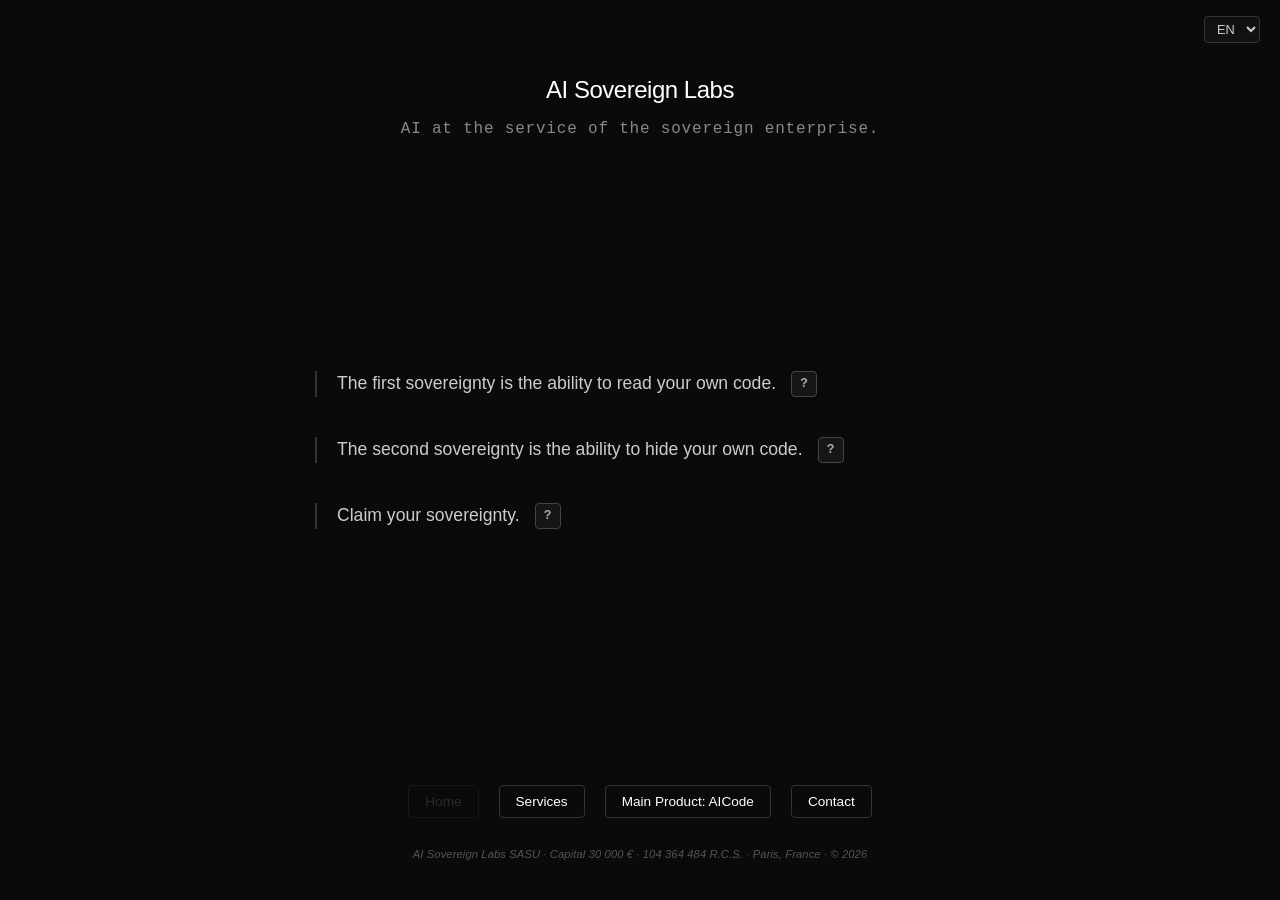
==== index.html @ f83938eb "Enhance accessibility and improve help button structure Updated language selection element for acces" ====
<!doctype html>
<html lang="en">
  <head>
    <meta charset="UTF-8" />
    <meta name="viewport" content="width=device-width, initial-scale=1.0" />
    <link
      rel="icon"
      href="data:image/svg+xml,<svg xmlns=%22http://www.w3.org/2000/svg%22 viewBox=%220 0 100 100%22><text y=%22.9em%22 font-size=%2290%22>🛡️</text></svg>"
    />
    <title>AI Sovereign Labs</title>
    <meta
      name="description"
      content="AI Sovereign Labs: Artificial Intelligence at the service of the sovereign enterprise. Master your code, protect your intellectual property."
    />

    <meta property="og:type" content="website" />
    <meta property="og:url" content="https://aisovereignlabs.ai/" />
    <meta
      property="og:title"
      content="AI Sovereign Labs | Sovereign Artificial Intelligence"
    />
    <meta
      property="og:description"
      content="The first sovereignty is the ability to read your own code. Discover our AI approach centered on control, auditability, and privacy."
    />
    <meta
      property="og:image"
      content="https://aisovereignlabs.ai/docs/sovereign-og.jpg"
    />
    <meta property="twitter:card" content="summary_large_image" />
    <meta property="twitter:url" content="https://aisovereignlabs.ai/" />
    <meta
      property="twitter:title"
      content="AI Sovereign Labs | Sovereign Artificial Intelligence"
    />
    <meta
      property="twitter:description"
      content="AI at the service of the sovereign enterprise. Reclaim control over your software infrastructure and proprietary logic."
    />
    <meta
      property="twitter:image"
      content="https://aisovereignlabs.ai/docs/sovereign-og.jpg"
    />

    <link rel="stylesheet" href="/assets/common.css" />
    <link rel="stylesheet" href="/index.css" />
    <script defer src="/assets/common.js"></script>
    <script defer src="/index.js"></script>
  </head>
  <body>
    <div class="lang-switcher">
      <select onchange="switchLang(this)" aria-label="Language selection">
        <option value="en" selected>EN</option>
        <option value="fr">FR</option>
      </select>
    </div>

    <header>
      <h1>AI Sovereign Labs</h1>
      <p class="slogan">AI at the service of the sovereign enterprise.</p>
    </header>

    <main>
      <div class="bullets-container">
        <div class="bullet-item">
          <div class="bullet-header">
            The first sovereignty is the ability to read your own code.
            <button type="button" class="help-btn" onclick="toggleHelp('exp1')">
              ?
            </button>
          </div>
          <div id="exp1" class="explanation">
            AI shouldn't be a black box. If you cannot audit, understand, and
            verify the code generated for your infrastructure, you have
            surrendered intellectual control to the model provider.
          </div>
        </div>

        <div class="bullet-item">
          <div class="bullet-header">
            The second sovereignty is the ability to hide your own code.
            <button type="button" class="help-btn" onclick="toggleHelp('exp2')">
              ?
            </button>
          </div>
          <div id="exp2" class="explanation">
            Your IP is your fortress. True sovereignty means processing your
            logic locally or in private environments, ensuring your proprietary
            source code never trains a third-party model.
          </div>
        </div>

        <div class="bullet-item">
          <div class="bullet-header">
            Claim your sovereignty.
            <button type="button" class="help-btn" onclick="toggleHelp('exp3')">
              ?
            </button>
          </div>
          <div id="exp3" class="explanation">
            Sovereignty is not a constraint, it is the ultimate leverage. By
            owning your intelligence and your infrastructure, you eliminate
            dependency and transform your software into an impregnable strategic
            asset.
          </div>
        </div>
      </div>
    </main>

    <footer>
      <nav>
        <a href="." class="disabled">Home</a>
        <a href="./services">Services</a>
        <a href="https://ai-code.ai">Main Product: AICode</a>
        <a id="contact-link" href="javascript:openContactEmail()">Contact</a>
      </nav>
      <div class="legal">
        AI Sovereign Labs SASU · Capital 30 000 € · 104 364 484 R.C.S. · Paris,
        France · © 2026
      </div>
    </footer>
  </body>
</html>
---- assets/common.css ----
/* ========== RESET & BASE ========== */
body {
  background-color: #0a0a0a;
  color: #e5e5e5;
  font-family:
    -apple-system, BlinkMacSystemFont, "Segoe UI", Roboto, Helvetica, Arial,
    sans-serif;
  margin: 0;
  display: flex;
  flex-direction: column;
  min-height: 100vh;
  text-rendering: optimizeLegibility;
  overflow-x: hidden;
  overflow-y: auto;
  position: relative;
}

/* ========== LAYOUT ========== */
header {
  padding-top: 60px;
  text-align: center;
}

main {
  flex: 1;
  display: flex;
  justify-content: center;
  align-items: center;
}

footer {
  padding-bottom: 40px;
  text-align: center;
}

/* ========== TYPOGRAPHY ========== */
h1 {
  font-size: 1.5rem;
  font-weight: 500;
  letter-spacing: -0.02em;
  margin-bottom: 0.5rem;
  color: #ffffff;
}

.slogan {
  font-family: "Courier New", Courier, monospace;
  font-size: 1rem;
  color: #888;
  letter-spacing: 0.05em;
}

/* ========== NAVIGATION ========== */
nav {
  display: flex;
  justify-content: center;
  align-items: center;
  gap: 20px;
  margin-bottom: 30px;
}

a {
  color: #ffffff;
  text-decoration: none;
  font-size: 0.85rem;
  border: 1px solid #333;
  padding: 8px 16px;
  border-radius: 4px;
  transition: all 0.2s ease;
  cursor: pointer;
}

a.disabled {
  color: #444;
  border-color: #222;
  cursor: default;
  pointer-events: none;
  opacity: 0.6;
}

a:not(.disabled):hover {
  color: #ffffff;
  border-color: #ffffff;
  background-color: #222;
}

/* ========== FOOTER ========== */
.legal {
  font-size: 0.7rem;
  color: #555;
  font-style: italic;
  letter-spacing: 0.01em;
}

/* ========== LANG SWITCHER ========== */
.lang-switcher {
  position: absolute;
  top: 16px;
  right: 20px;
  z-index: 100;
}

.lang-switcher select {
  background: #111;
  color: #ccc;
  border: 1px solid #333;
  padding: 4px 8px;
  font-size: 0.8rem;
  border-radius: 4px;
  cursor: pointer;
}

.lang-switcher select:hover {
  border-color: #fff;
  color: #fff;
}

/* ========== RESPONSIVE ========== */
@media (max-width: 600px) {
  header {
    padding-top: 30px;
  }
  footer {
    padding-bottom: 30px;
  }
  nav {
    flex-direction: column;
    gap: 10px;
  }
}
---- index.css ----
/* ========== BULLETS ========== */
.bullets-container {
  max-width: 650px;
  width: 90%;
  list-style: none;
  padding: 0;
}

.bullet-item {
  margin-bottom: 2.5rem;
  cursor: default;
}

.bullet-header {
  display: flex;
  align-items: center;
  font-size: 1.1rem;
  color: #ccc;
  border-left: 2px solid #333;
  padding-left: 20px;
  transition: all 0.3s ease;
  line-height: 1.2;
}

.bullet-item:hover .bullet-header {
  border-left-color: #ffffff;
  color: #ffffff;
}

/* ========== HELP BUTTON ========== */
.help-btn {
  display: inline-flex;
  justify-content: center;
  align-items: center;
  margin-left: 15px;
  font-family: "Courier New", Courier, monospace;
  font-size: 0.8rem;
  font-weight: bold;
  color: #aaa;
  cursor: pointer;
  border: 1px solid #444;
  padding: 0;
  width: 26px;
  height: 26px;
  border-radius: 4px;
  user-select: none;
  transition: all 0.2s ease-in-out;
  background: rgba(255, 255, 255, 0.05);
  flex-shrink: 0;
}

.help-btn:hover {
  color: #ffffff;
  border-color: #ffffff;
  background-color: #222;
}

/* ========== EXPLANATION ========== */
.explanation {
  max-height: 0;
  overflow: hidden;
  font-size: 1rem;
  color: #999;
  padding-left: 22px;
  margin-top: 0;
  line-height: 1.6;
  max-width: 580px;
  transition:
    max-height 0.4s cubic-bezier(0.4, 0, 0.2, 1),
    margin-top 0.4s;
  opacity: 0;
}

.explanation.visible {
  max-height: 250px;
  margin-top: 15px;
  opacity: 1;
}

/* ========== RESPONSIVE ========== */
@media (max-width: 600px) {
  .bullet-header {
    font-size: 1rem;
  }
}
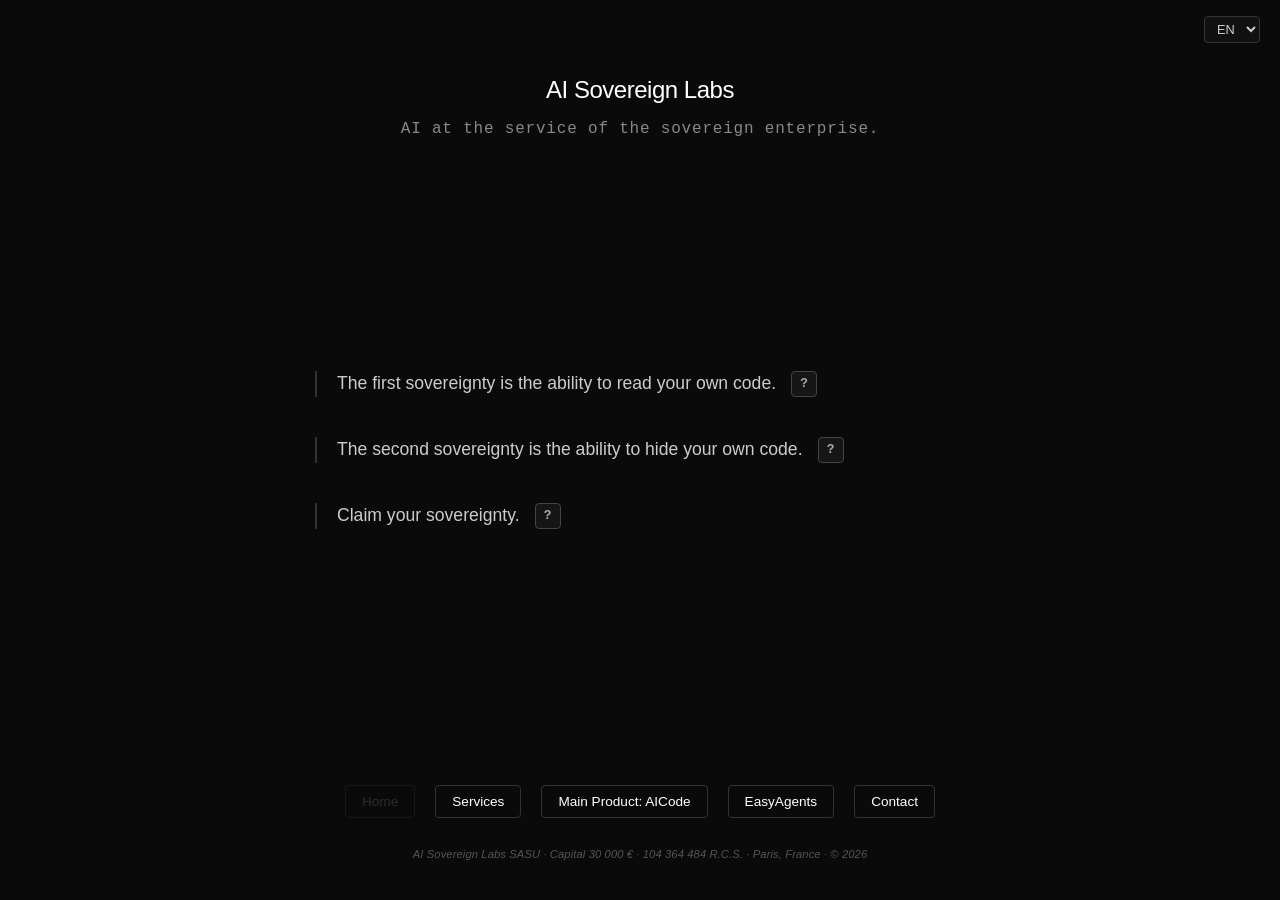
==== commit 881e6e06: "Add files via upload" ====
--- a/index.html
+++ b/index.html
@@ -112,6 +112,7 @@
         <a href="." class="disabled">Home</a>
         <a href="./services">Services</a>
         <a href="https://ai-code.ai">Main Product: AICode</a>
+        <a href="https://easy-agents.ai">EasyAgents</a>
         <a id="contact-link" href="javascript:openContactEmail()">Contact</a>
       </nav>
       <div class="legal">
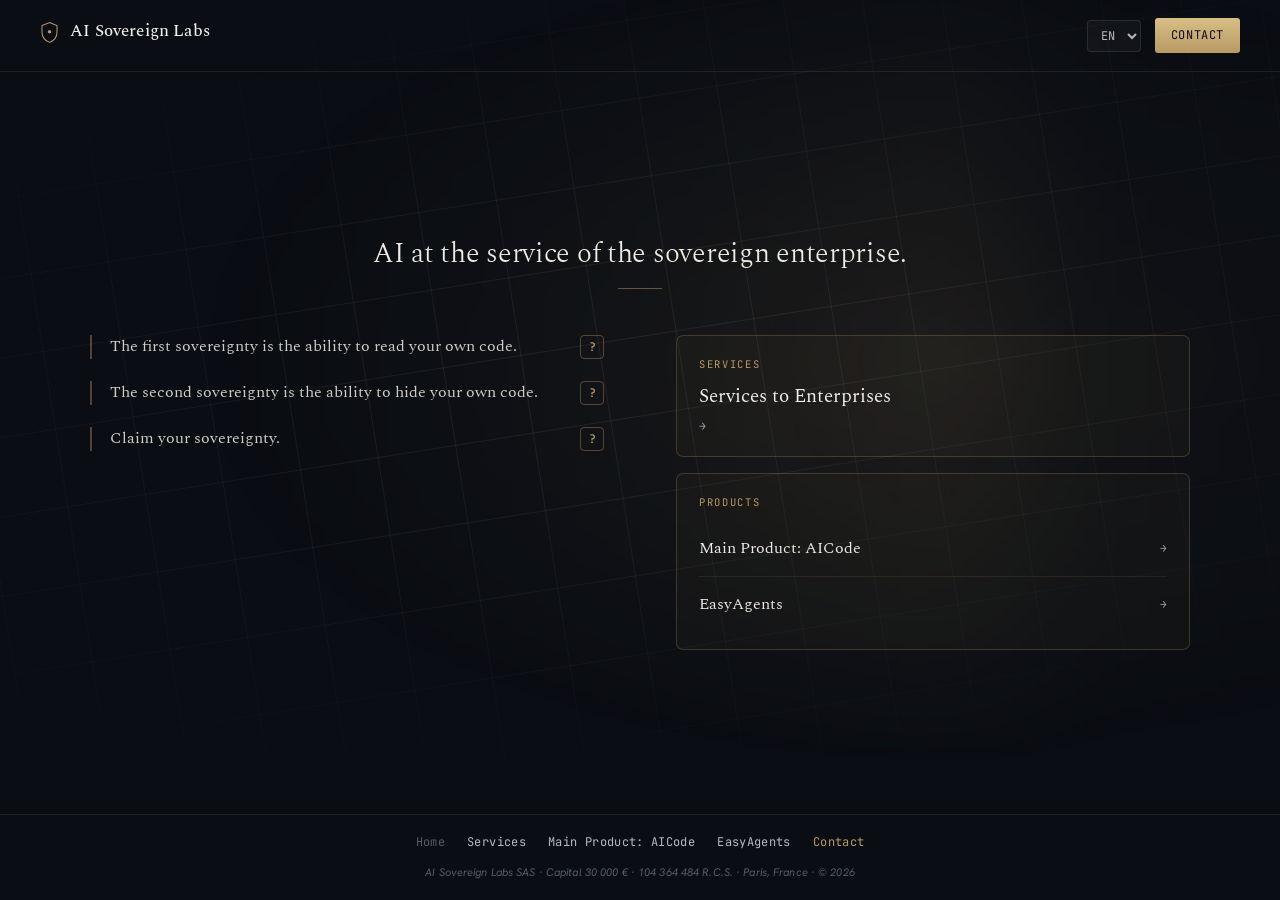
==== commit 70ae6d90: "Add files via upload" ====
--- a/index.html
+++ b/index.html
@@ -13,13 +13,14 @@
       content="AI Sovereign Labs: Artificial Intelligence at the service of the sovereign enterprise. Master your code, protect your intellectual property."
     />
 
+    <!-- Social URLs stay bound to the English homepage in the source HTML. -->
     <meta property="og:type" content="website" />
     <meta property="og:url" content="https://aisovereignlabs.ai/" />
     <meta
       property="og:title"
       content="AI Sovereign Labs | Sovereign Artificial Intelligence"
     />
-    <meta
+    <meta 
       property="og:description"
       content="The first sovereignty is the ability to read your own code. Discover our AI approach centered on control, auditability, and privacy."
     />
@@ -42,66 +43,138 @@
       content="https://aisovereignlabs.ai/docs/sovereign-og.jpg"
     />
 
+    <link rel="preconnect" href="https://fonts.googleapis.com" />
+    <link rel="preconnect" href="https://fonts.gstatic.com" crossorigin />
+    <link
+      rel="stylesheet"
+      href="https://fonts.googleapis.com/css2?family=Spectral:ital,wght@0,300;0,400;0,500;1,400&family=Hanken+Grotesk:wght@400;500;600&family=JetBrains+Mono:wght@400;500&display=swap"
+    />
     <link rel="stylesheet" href="/assets/common.css" />
     <link rel="stylesheet" href="/index.css" />
     <script defer src="/assets/common.js"></script>
     <script defer src="/index.js"></script>
   </head>
+
   <body>
-    <div class="lang-switcher">
-      <select onchange="switchLang(this)" aria-label="Language selection">
-        <option value="en" selected>EN</option>
-        <option value="fr">FR</option>
-      </select>
-    </div>
-
-    <header>
-      <h1>AI Sovereign Labs</h1>
-      <p class="slogan">AI at the service of the sovereign enterprise.</p>
+    <!-- Animated tilted grid (motion handled in common.js) -->
+    <div class="bg-grid"><div></div></div>
+    <div class="bg-sheen"></div>
+
+    <!-- Top bar: brand links to the site root, language combo + contact -->
+    <header class="topbar">
+      <h1 class="brand">
+        <a href="/" aria-label="AI Sovereign Labs home">
+          <svg viewBox="0 0 24 28" fill="none" aria-hidden="true">
+            <path
+              d="M12 1.5 21.5 5.2v8.1c0 6.3-4.1 11-9.5 13.2C6.6 24.3 2.5 19.6 2.5 13.3V5.2L12 1.5Z"
+              stroke="#b89a64"
+              stroke-width="1.3"
+            ></path>
+            <circle cx="12" cy="13" r="2.2" fill="#b89a64"></circle>
+          </svg>
+          AI Sovereign Labs
+        </a>
+      </h1>
+
+      <div class="topbar-right">
+        <div class="lang-switcher">
+          <select onchange="switchLang(this)" aria-label="Language selection">
+            <option value="en" selected>EN</option>
+            <option value="fr">FR</option>
+          </select>
+        </div>
+        <a
+          class="btn-contact contact-link"
+          href="javascript:openContactEmail()"
+          >Contact</a
+        >
+      </div>
     </header>
 
     <main>
-      <div class="bullets-container">
-        <div class="bullet-item">
-          <div class="bullet-header">
-            The first sovereignty is the ability to read your own code.
-            <button type="button" class="help-btn" onclick="toggleHelp('exp1')">
-              ?
-            </button>
-          </div>
-          <div id="exp1" class="explanation">
-            AI shouldn't be a black box. If you cannot audit, understand, and
-            verify the code generated for your infrastructure, you have
-            surrendered intellectual control to the model provider.
+      <div class="hero">
+        <p class="slogan">AI at the service of the sovereign enterprise.</p>
+        <div class="hero-rule"></div>
+      </div>
+
+      <div class="cols">
+        <!-- Left: the sovereignty manifesto (click a row to reveal the detail) -->
+        <div class="manifesto bullets-container">
+          <div class="bullet-item">
+            <div class="bullet-header">
+              The first sovereignty is the ability to read your own code.
+              <button
+                type="button"
+                class="help-btn"
+                data-exp-btn="exp1" tabindex="-1"
+              >
+                ?
+              </button>
+            </div>
+            <div id="exp1" class="explanation">
+              AI shouldn't be a black box. If you cannot audit, understand, and
+              verify the code generated for your infrastructure, you have
+              surrendered intellectual control to the model provider.
+            </div>
+          </div>
+
+          <div class="bullet-item">
+            <div class="bullet-header">
+              The second sovereignty is the ability to hide your own code.
+              <button
+                type="button"
+                class="help-btn"
+                data-exp-btn="exp2" tabindex="-1"
+              >
+                ?
+              </button>
+            </div>
+            <div id="exp2" class="explanation">
+              Your IP is your fortress. True sovereignty means processing your
+              logic locally or in private environments, ensuring your
+              proprietary source code never trains a third-party model.
+            </div>
+          </div>
+
+          <div class="bullet-item">
+            <div class="bullet-header">
+              Claim your sovereignty.
+              <button
+                type="button"
+                class="help-btn"
+                data-exp-btn="exp3" tabindex="-1"
+              >
+                ?
+              </button>
+            </div>
+            <div id="exp3" class="explanation">
+              Sovereignty is not a constraint, it is the ultimate leverage. By
+              owning your intelligence and your infrastructure, you eliminate
+              dependency and transform your software into an impregnable
+              strategic asset.
+            </div>
           </div>
         </div>
 
-        <div class="bullet-item">
-          <div class="bullet-header">
-            The second sovereignty is the ability to hide your own code.
-            <button type="button" class="help-btn" onclick="toggleHelp('exp2')">
-              ?
-            </button>
-          </div>
-          <div id="exp2" class="explanation">
-            Your IP is your fortress. True sovereignty means processing your
-            logic locally or in private environments, ensuring your proprietary
-            source code never trains a third-party model.
-          </div>
-        </div>
-
-        <div class="bullet-item">
-          <div class="bullet-header">
-            Claim your sovereignty.
-            <button type="button" class="help-btn" onclick="toggleHelp('exp3')">
-              ?
-            </button>
-          </div>
-          <div id="exp3" class="explanation">
-            Sovereignty is not a constraint, it is the ultimate leverage. By
-            owning your intelligence and your infrastructure, you eliminate
-            dependency and transform your software into an impregnable strategic
-            asset.
+        <!-- Right: the two things that matter most — Services and Products -->
+        <div class="offer">
+          <a class="offer-card" href="/services">
+            <div class="offer-kicker">Services</div>
+            <div class="offer-title">Services to Enterprises</div>
+            <div class="offer-sub">→</div>
+          </a>
+
+          <div class="offer-card offer-products">
+            <div class="offer-kicker">Products</div>
+            <a class="product-row" href="https://ai-code.ai" target="_blank" rel="noopener">
+              <span class="pr-name">Main Product: AICode</span>
+              <span class="pr-arrow">→</span>
+            </a>
+            <div class="product-divider"></div>
+            <a class="product-row" href="https://easy-agents.ai" target="_blank" rel="noopener">
+              <span class="pr-name">EasyAgents</span>
+              <span class="pr-arrow">→</span>
+            </a>
           </div>
         </div>
       </div>
@@ -111,12 +184,17 @@
       <nav>
         <a href="." class="disabled">Home</a>
         <a href="./services">Services</a>
-        <a href="https://ai-code.ai">Main Product: AICode</a>
-        <a href="https://easy-agents.ai">EasyAgents</a>
-        <a id="contact-link" href="javascript:openContactEmail()">Contact</a>
+        <a href="https://ai-code.ai" target="_blank" rel="noopener">Main Product: AICode</a>
+        <a href="https://easy-agents.ai" target="_blank" rel="noopener">EasyAgents</a>
+        <a
+          id="contact-link"
+          class="contact-link"
+          href="javascript:openContactEmail()"
+          >Contact</a
+        >
       </nav>
       <div class="legal">
-        AI Sovereign Labs SASU · Capital 30 000 € · 104 364 484 R.C.S. · Paris,
+        AI Sovereign Labs SAS · Capital 30 000 € · 104 364 484 R.C.S. · Paris,
         France · © 2026
       </div>
     </footer>
--- a/assets/common.css
+++ b/assets/common.css
@@ -1,129 +1,307 @@
+/* =====================================================================
+   AI Sovereign Labs — common.css
+   Visual system: ink navy (#0a0d13) + champagne gold (#b89a64)
+   Type: Spectral (serif display) · Hanken Grotesk (UI) · JetBrains Mono (labels)
+   The tilted background grid is animated by common.js (requestAnimationFrame).
+   ===================================================================== */
+
 /* ========== RESET & BASE ========== */
+*,
+*::before,
+*::after {
+  box-sizing: border-box;
+}
+
+html {
+  scroll-behavior: smooth;
+}
+
+:root {
+  --bg: #0a0d13;
+  --gold: #b89a64;
+  --gold-soft: #d8be86;
+  --gold-bright: #d2b878;
+  --line: rgba(184, 154, 100, 0.14);
+  --border: rgba(255, 255, 255, 0.08);
+  --text: #e7e6e1;
+  --text-dim: #9a9ea8;
+  --text-muted: #565b66;
+}
+
 body {
-  background-color: #0a0a0a;
-  color: #e5e5e5;
-  font-family:
-    -apple-system, BlinkMacSystemFont, "Segoe UI", Roboto, Helvetica, Arial,
-    sans-serif;
   margin: 0;
+  background: var(--bg);
+  color: var(--text);
+  font-family: "Hanken Grotesk", sans-serif;
+  font-weight: 400;
+  line-height: 1.6;
+  min-height: 100vh;
   display: flex;
   flex-direction: column;
-  min-height: 100vh;
+  position: relative;
+  overflow-x: hidden;
   text-rendering: optimizeLegibility;
-  overflow-x: hidden;
-  overflow-y: auto;
+}
+
+::selection {
+  background: rgba(184, 154, 100, 0.22);
+}
+
+a {
+  color: inherit;
+  text-decoration: none;
+}
+
+/* ========== ANIMATED BACKGROUND GRID (driven by common.js) ========== */
+.bg-grid {
+  position: fixed;
+  top: -8%;
+  left: -30%;
+  width: 160%;
+  height: 96%;
+  z-index: 0;
+  pointer-events: none;
+  transform: rotate(-9deg);
+  transform-origin: center;
+  -webkit-mask-image: radial-gradient(
+    ellipse 60% 62% at 50% 50%,
+    #000,
+    transparent 78%
+  );
+  mask-image: radial-gradient(ellipse 60% 62% at 50% 50%, #000, transparent 78%);
+}
+
+.bg-grid > div {
+  position: absolute;
+  inset: -12%;
+  background-image:
+    linear-gradient(rgba(255, 255, 255, 0.075) 1px, transparent 1px),
+    linear-gradient(90deg, rgba(255, 255, 255, 0.075) 1px, transparent 1px);
+  background-size: 72px 72px;
+}
+
+.bg-sheen {
+  position: fixed;
+  top: -8%;
+  left: -30%;
+  width: 160%;
+  height: 96%;
+  z-index: 0;
+  pointer-events: none;
+  background: linear-gradient(
+    90deg,
+    transparent 0%,
+    rgba(184, 154, 100, 0.2) 48%,
+    rgba(184, 154, 100, 0.08) 56%,
+    transparent 100%
+  );
+  filter: blur(30px);
+  -webkit-mask-image: radial-gradient(
+    ellipse 58% 64% at 50% 50%,
+    rgba(0, 0, 0, 0.8),
+    transparent 76%
+  );
+  mask-image: radial-gradient(
+    ellipse 58% 64% at 50% 50%,
+    rgba(0, 0, 0, 0.8),
+    transparent 76%
+  );
+}
+
+/* ========== TOP BAR ========== */
+.topbar {
   position: relative;
-}
-
-/* ========== LAYOUT ========== */
-header {
-  padding-top: 60px;
-  text-align: center;
-}
-
-main {
-  flex: 1;
-  display: flex;
-  justify-content: center;
+  z-index: 2;
+  flex-shrink: 0;
+  display: flex;
   align-items: center;
-}
-
-footer {
-  padding-bottom: 40px;
-  text-align: center;
-}
-
-/* ========== TYPOGRAPHY ========== */
-h1 {
-  font-size: 1.5rem;
+  justify-content: space-between;
+  padding: 18px 40px;
+  border-bottom: 1px solid var(--line);
+}
+
+.brand {
+  margin: 0;
+  font-family: "Spectral", serif;
   font-weight: 500;
-  letter-spacing: -0.02em;
-  margin-bottom: 0.5rem;
-  color: #ffffff;
-}
-
-.slogan {
-  font-family: "Courier New", Courier, monospace;
-  font-size: 1rem;
-  color: #888;
-  letter-spacing: 0.05em;
-}
-
-/* ========== NAVIGATION ========== */
-nav {
-  display: flex;
-  justify-content: center;
+  font-size: 17px;
+  letter-spacing: 0.01em;
+  color: #f1efe9;
+}
+
+.brand a {
+  display: inline-flex;
   align-items: center;
-  gap: 20px;
-  margin-bottom: 30px;
-}
-
-a {
-  color: #ffffff;
-  text-decoration: none;
-  font-size: 0.85rem;
-  border: 1px solid #333;
-  padding: 8px 16px;
-  border-radius: 4px;
-  transition: all 0.2s ease;
-  cursor: pointer;
-}
-
-a.disabled {
-  color: #444;
-  border-color: #222;
-  cursor: default;
-  pointer-events: none;
-  opacity: 0.6;
-}
-
-a:not(.disabled):hover {
-  color: #ffffff;
-  border-color: #ffffff;
-  background-color: #222;
-}
-
-/* ========== FOOTER ========== */
-.legal {
-  font-size: 0.7rem;
-  color: #555;
-  font-style: italic;
-  letter-spacing: 0.01em;
-}
-
-/* ========== LANG SWITCHER ========== */
-.lang-switcher {
-  position: absolute;
-  top: 16px;
-  right: 20px;
-  z-index: 100;
-}
-
+  gap: 11px;
+}
+
+.brand svg {
+  width: 19px;
+  height: 23px;
+  flex-shrink: 0;
+}
+
+.topbar-right {
+  display: flex;
+  align-items: center;
+  gap: 14px;
+}
+
+/* ========== LANGUAGE SWITCHER ========== */
 .lang-switcher select {
-  background: #111;
-  color: #ccc;
-  border: 1px solid #333;
-  padding: 4px 8px;
-  font-size: 0.8rem;
+  background: rgba(255, 255, 255, 0.03);
+  color: #b6b8bf;
+  border: 1px solid rgba(255, 255, 255, 0.1);
+  padding: 6px 9px;
+  font-family: "JetBrains Mono", monospace;
+  font-size: 12px;
   border-radius: 4px;
   cursor: pointer;
+  transition: all 0.2s ease;
 }
 
 .lang-switcher select:hover {
-  border-color: #fff;
-  color: #fff;
+  border-color: var(--gold);
+  color: var(--text);
+}
+
+.lang-switcher select option {
+  background: #0f1219;
+  color: var(--text);
+}
+
+/* ========== CONTACT BUTTON ========== */
+.btn-contact {
+  font-family: "JetBrains Mono", monospace;
+  font-size: 12px;
+  letter-spacing: 0.05em;
+  text-transform: uppercase;
+  color: #0a0d13;
+  background: linear-gradient(180deg, var(--gold-soft), var(--gold));
+  padding: 8px 16px;
+  border-radius: 3px;
+  white-space: nowrap;
+  transition: filter 0.2s ease;
+}
+
+.btn-contact:hover {
+  filter: brightness(1.07);
+}
+
+/* ========== HERO ========== */
+.hero {
+  text-align: center;
+}
+
+.slogan {
+  font-family: "Spectral", serif;
+  font-weight: 300;
+  font-size: clamp(20px, 2.4vw, 28px);
+  line-height: 1.2;
+  letter-spacing: -0.01em;
+  color: #efece4;
+  margin: 0;
+}
+
+.hero-rule {
+  width: 44px;
+  height: 1px;
+  background: rgba(184, 154, 100, 0.5);
+  margin: 18px auto 0;
+}
+
+/* ========== MAIN ========== */
+main {
+  position: relative;
+  z-index: 2;
+  flex: 1;
+  min-height: 0;
+  display: flex;
+  flex-direction: column;
+  justify-content: center;
+  width: 100%;
+  max-width: 1180px;
+  margin: 0 auto;
+  padding: 28px 40px;
+}
+
+/* ========== FOOTER ========== */
+footer {
+  position: relative;
+  z-index: 2;
+  flex-shrink: 0;
+  border-top: 1px solid var(--line);
+  padding: 18px 40px;
+  text-align: center;
+}
+
+footer nav {
+  display: flex;
+  flex-wrap: wrap;
+  align-items: center;
+  gap: 8px 22px;
+  justify-content: center;
+}
+
+footer nav a {
+  font-family: "JetBrains Mono", monospace;
+  font-size: 12px;
+  letter-spacing: 0.03em;
+  color: #b6bac3;
+  transition: color 0.2s ease;
+}
+
+footer nav a:hover {
+  color: var(--gold);
+}
+
+footer nav a.disabled {
+  color: var(--text-muted);
+  pointer-events: none;
+}
+
+footer nav a.contact-link {
+  color: var(--gold);
+}
+
+.legal {
+  font-size: 11px;
+  font-style: italic;
+  color: var(--text-muted);
+  margin-top: 12px;
+  letter-spacing: 0.01em;
 }
 
 /* ========== RESPONSIVE ========== */
-@media (max-width: 600px) {
-  header {
-    padding-top: 30px;
-  }
+@media (max-width: 760px) {
+  body {
+    height: auto;
+  }
+
+  .topbar {
+    padding: 16px 20px;
+  }
+
+  main {
+    padding: 26px 20px;
+  }
+
   footer {
-    padding-bottom: 30px;
-  }
-  nav {
-    flex-direction: column;
-    gap: 10px;
-  }
-}
+    padding: 18px 20px;
+  }
+
+  /* keep the grid well-placed behind the stacked hero on mobile */
+  .bg-grid,
+  .bg-sheen {
+    width: 210%;
+    left: -55%;
+    top: 2%;
+    height: 54%;
+  }
+}
+
+@media (max-width: 460px) {
+  .brand {
+    font-size: 15px;
+  }
+}
--- a/index.css
+++ b/index.css
@@ -1,85 +1,189 @@
-/* ========== BULLETS ========== */
+/* ========== HOME LAYOUT ========== */
+/* Hero is centered; the two columns (manifesto + offer) are equal width. */
+.hero {
+  margin-bottom: 8px;
+}
+
+.cols {
+  display: grid;
+  grid-template-columns: 1fr 1fr;
+  gap: 72px;
+  margin-top: 38px;
+  align-items: start;
+}
+
+/* ========== MANIFESTO BULLETS (click-to-reveal preserved) ========== */
 .bullets-container {
-  max-width: 650px;
-  width: 90%;
-  list-style: none;
   padding: 0;
 }
 
 .bullet-item {
-  margin-bottom: 2.5rem;
-  cursor: default;
+  cursor: pointer;
+}
+
+.bullet-item + .bullet-item {
+  margin-top: 22px;
 }
 
 .bullet-header {
   display: flex;
   align-items: center;
-  font-size: 1.1rem;
-  color: #ccc;
-  border-left: 2px solid #333;
-  padding-left: 20px;
+  justify-content: space-between;
+  gap: 14px;
+  font-family: "Spectral", serif;
+  font-size: 15.5px;
+  line-height: 1.4;
+  color: #cfcdc5;
+  border-left: 2px solid rgba(184, 154, 100, 0.4);
+  padding-left: 18px;
   transition: all 0.3s ease;
-  line-height: 1.2;
 }
 
 .bullet-item:hover .bullet-header {
-  border-left-color: #ffffff;
-  color: #ffffff;
+  border-left-color: var(--gold);
+  color: #f6f4ec;
 }
 
 /* ========== HELP BUTTON ========== */
 .help-btn {
+  flex-shrink: 0;
+  width: 24px;
+  height: 24px;
   display: inline-flex;
+  align-items: center;
   justify-content: center;
-  align-items: center;
-  margin-left: 15px;
-  font-family: "Courier New", Courier, monospace;
-  font-size: 0.8rem;
-  font-weight: bold;
-  color: #aaa;
+  font-family: "JetBrains Mono", monospace;
+  font-size: 12px;
+  font-weight: 500;
+  color: var(--gold);
+  background: transparent;
+  border: 1px solid rgba(184, 154, 100, 0.4);
+  border-radius: 4px;
+  padding: 0;
   cursor: pointer;
-  border: 1px solid #444;
-  padding: 0;
-  width: 26px;
-  height: 26px;
-  border-radius: 4px;
   user-select: none;
-  transition: all 0.2s ease-in-out;
-  background: rgba(255, 255, 255, 0.05);
-  flex-shrink: 0;
+  transition: all 0.25s ease;
 }
 
-.help-btn:hover {
-  color: #ffffff;
-  border-color: #ffffff;
-  background-color: #222;
+.bullet-item:hover .help-btn {
+  border-color: var(--gold);
+  color: #0a0d13;
+  background: var(--gold);
 }
 
-/* ========== EXPLANATION ========== */
+/* ========== EXPLANATION (toggled by index.js → .visible) ========== */
 .explanation {
   max-height: 0;
   overflow: hidden;
-  font-size: 1rem;
-  color: #999;
-  padding-left: 22px;
+  opacity: 0;
   margin-top: 0;
+  font-size: 13.5px;
   line-height: 1.6;
-  max-width: 580px;
+  color: var(--text-dim);
+  padding-left: 20px;
+  max-width: 600px;
   transition:
-    max-height 0.4s cubic-bezier(0.4, 0, 0.2, 1),
-    margin-top 0.4s;
-  opacity: 0;
+    max-height 0.45s cubic-bezier(0.4, 0, 0.2, 1),
+    opacity 0.4s ease,
+    margin-top 0.45s ease;
 }
 
 .explanation.visible {
-  max-height: 250px;
-  margin-top: 15px;
+  max-height: 240px;
   opacity: 1;
+  margin-top: 12px;
+}
+
+/* ========== OFFER: SERVICES + PRODUCTS ========== */
+.offer {
+  display: flex;
+  flex-direction: column;
+  gap: 16px;
+}
+
+.offer-card {
+  display: block;
+  padding: 20px 22px;
+  border: 1px solid rgba(184, 154, 100, 0.26);
+  border-radius: 7px;
+  background: rgba(184, 154, 100, 0.035);
+  transition:
+    border-color 0.25s ease,
+    background 0.25s ease,
+    transform 0.25s ease;
+}
+
+a.offer-card:hover {
+  border-color: rgba(184, 154, 100, 0.55);
+  background: rgba(184, 154, 100, 0.07);
+  transform: translateY(-2px);
+}
+
+.offer-kicker {
+  font-family: "JetBrains Mono", monospace;
+  font-size: 10.5px;
+  letter-spacing: 0.16em;
+  text-transform: uppercase;
+  color: var(--gold);
+  margin-bottom: 9px;
+}
+
+.offer-title {
+  font-family: "Spectral", serif;
+  font-size: 19px;
+  color: #f1efe9;
+  margin-bottom: 5px;
+}
+
+.offer-sub {
+  font-family: "JetBrains Mono", monospace;
+  font-size: 11.5px;
+  color: var(--text-dim);
+  letter-spacing: 0.03em;
+}
+
+.offer-products .offer-kicker {
+  margin-bottom: 14px;
+}
+
+.product-row {
+  display: flex;
+  align-items: center;
+  justify-content: space-between;
+  gap: 12px;
+  padding: 11px 12px;
+  margin: 0 -12px;
+  border-radius: 5px;
+  transition: background 0.2s ease;
+}
+
+.product-row:hover {
+  background: rgba(184, 154, 100, 0.08);
+}
+
+.pr-name {
+  font-family: "Spectral", serif;
+  font-size: 16px;
+  color: #eceae3;
+}
+
+.pr-arrow {
+  font-family: "JetBrains Mono", monospace;
+  font-size: 11px;
+  color: var(--text-dim);
+}
+
+.product-divider {
+  height: 1px;
+  background: rgba(184, 154, 100, 0.12);
+  margin: 4px 0;
 }
 
 /* ========== RESPONSIVE ========== */
-@media (max-width: 600px) {
-  .bullet-header {
-    font-size: 1rem;
+@media (max-width: 760px) {
+  .cols {
+    grid-template-columns: 1fr;
+    gap: 30px;
+    margin-top: 28px;
   }
 }
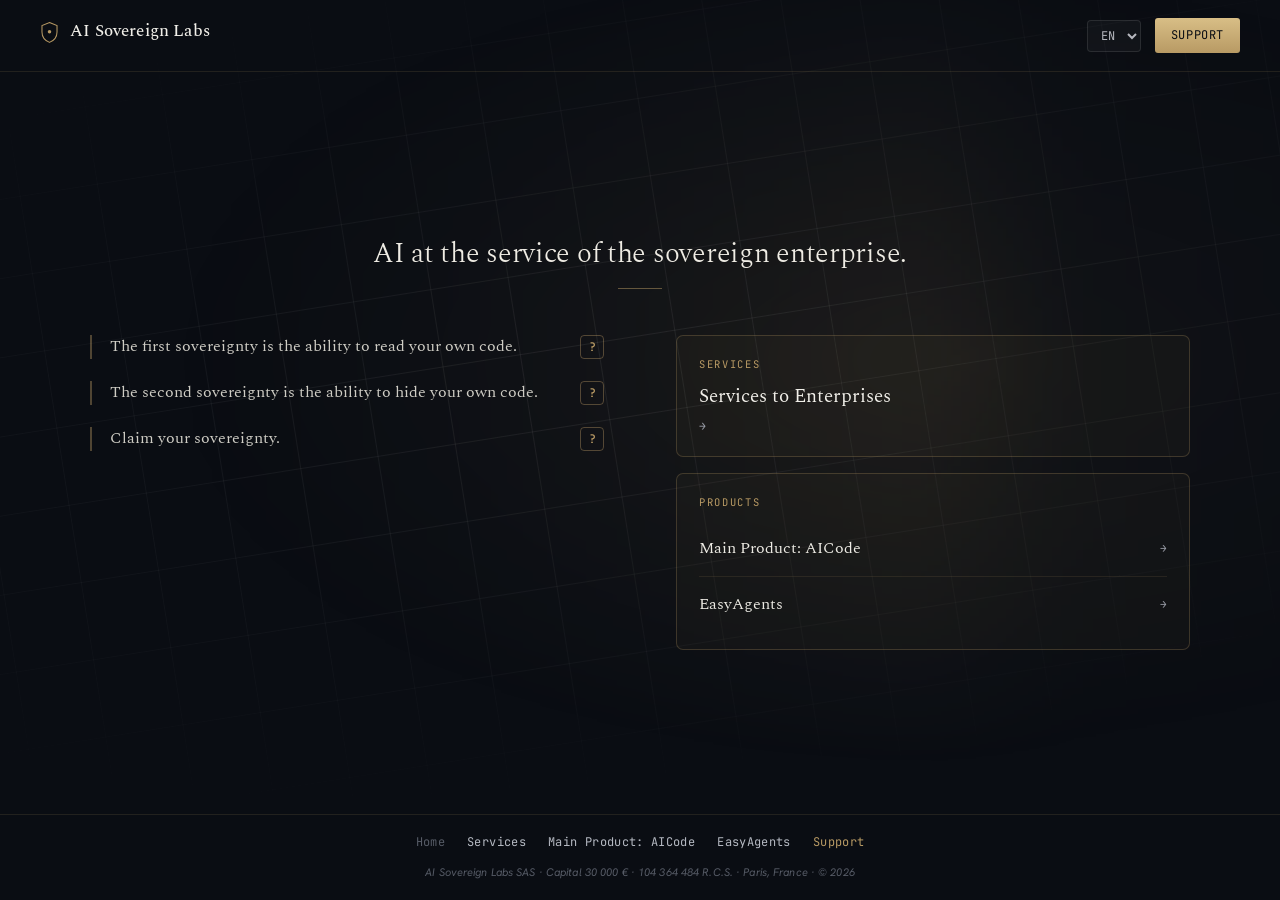
==== commit 05e3e92f: "Add files via upload" ====
--- a/index.html
+++ b/index.html
@@ -20,7 +20,7 @@
       property="og:title"
       content="AI Sovereign Labs | Sovereign Artificial Intelligence"
     />
-    <meta 
+    <meta
       property="og:description"
       content="The first sovereignty is the ability to read your own code. Discover our AI approach centered on control, auditability, and privacy."
     />
@@ -57,10 +57,12 @@
 
   <body>
     <!-- Animated tilted grid (motion handled in common.js) -->
-    <div class="bg-grid"><div></div></div>
+    <div class="bg-grid">
+      <div></div>
+    </div>
     <div class="bg-sheen"></div>
 
-    <!-- Top bar: brand links to the site root, language combo + contact -->
+    <!-- Top bar: brand links to the site root, language combo + direct support -->
     <header class="topbar">
       <h1 class="brand">
         <a href="/" aria-label="AI Sovereign Labs home">
@@ -85,8 +87,10 @@
         </div>
         <a
           class="btn-contact contact-link"
-          href="javascript:openContactEmail()"
-          >Contact</a
+          href="https://aisovereignlabs.zohodesk.eu"
+          target="_blank"
+          rel="noopener"
+          >Support</a
         >
       </div>
     </header>
@@ -106,7 +110,8 @@
               <button
                 type="button"
                 class="help-btn"
-                data-exp-btn="exp1" tabindex="-1"
+                data-exp-btn="exp1"
+                tabindex="-1"
               >
                 ?
               </button>
@@ -124,7 +129,8 @@
               <button
                 type="button"
                 class="help-btn"
-                data-exp-btn="exp2" tabindex="-1"
+                data-exp-btn="exp2"
+                tabindex="-1"
               >
                 ?
               </button>
@@ -142,7 +148,8 @@
               <button
                 type="button"
                 class="help-btn"
-                data-exp-btn="exp3" tabindex="-1"
+                data-exp-btn="exp3"
+                tabindex="-1"
               >
                 ?
               </button>
@@ -166,12 +173,22 @@
 
           <div class="offer-card offer-products">
             <div class="offer-kicker">Products</div>
-            <a class="product-row" href="https://ai-code.ai" target="_blank" rel="noopener">
+            <a
+              class="product-row"
+              href="https://ai-code.ai"
+              target="_blank"
+              rel="noopener"
+            >
               <span class="pr-name">Main Product: AICode</span>
               <span class="pr-arrow">→</span>
             </a>
             <div class="product-divider"></div>
-            <a class="product-row" href="https://easy-agents.ai" target="_blank" rel="noopener">
+            <a
+              class="product-row"
+              href="https://easy-agents.ai"
+              target="_blank"
+              rel="noopener"
+            >
               <span class="pr-name">EasyAgents</span>
               <span class="pr-arrow">→</span>
             </a>
@@ -184,13 +201,19 @@
       <nav>
         <a href="." class="disabled">Home</a>
         <a href="./services">Services</a>
-        <a href="https://ai-code.ai" target="_blank" rel="noopener">Main Product: AICode</a>
-        <a href="https://easy-agents.ai" target="_blank" rel="noopener">EasyAgents</a>
+        <a href="https://ai-code.ai" target="_blank" rel="noopener"
+          >Main Product: AICode</a
+        >
+        <a href="https://easy-agents.ai" target="_blank" rel="noopener"
+          >EasyAgents</a
+        >
         <a
           id="contact-link"
           class="contact-link"
-          href="javascript:openContactEmail()"
-          >Contact</a
+          href="https://aisovereignlabs.zohodesk.eu"
+          target="_blank"
+          rel="noopener"
+          >Support</a
         >
       </nav>
       <div class="legal">
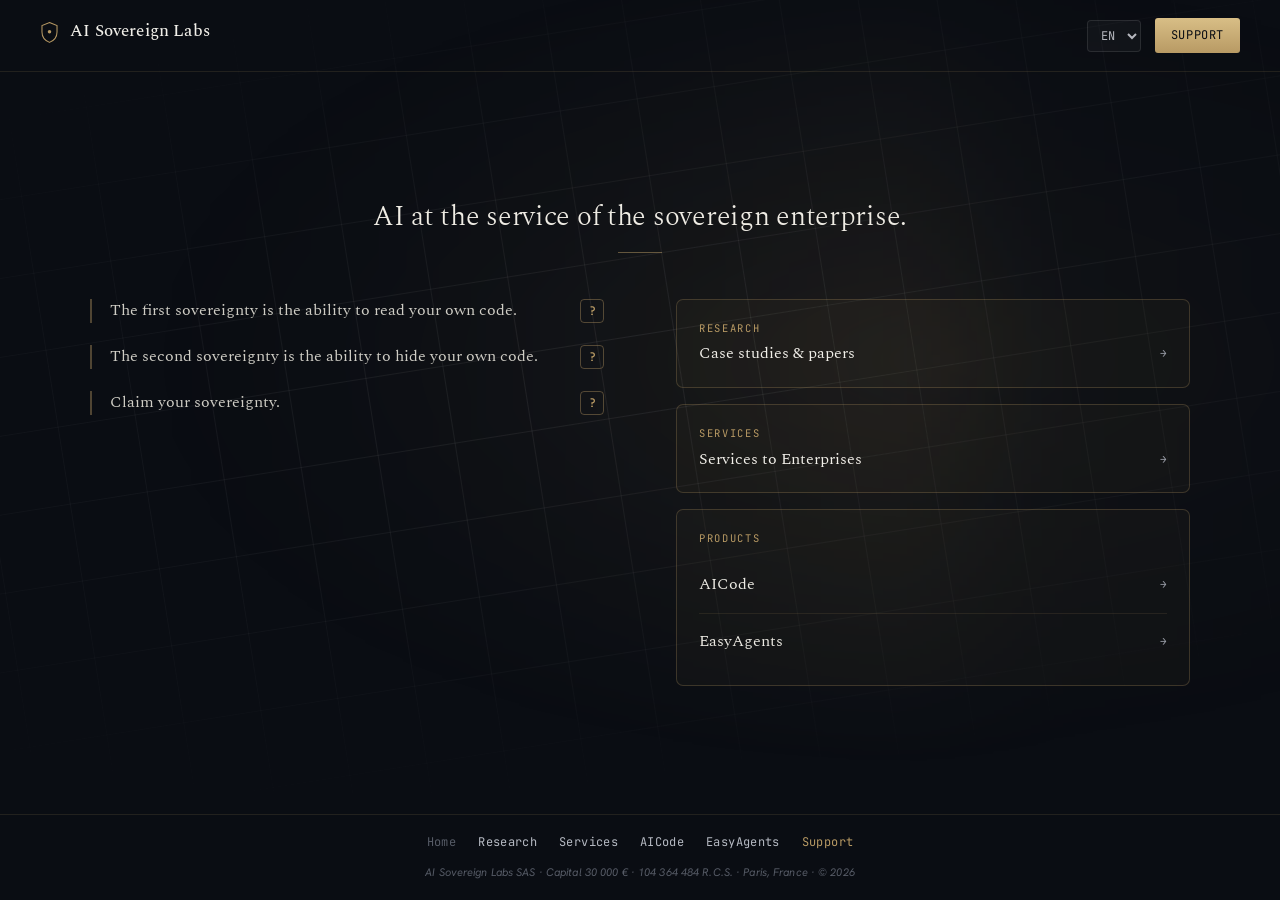
==== commit 5ae41f84: "Add files via upload" ====
--- a/index.html
+++ b/index.html
@@ -163,9 +163,16 @@
           </div>
         </div>
 
-        <!-- Right: the two things that matter most — Services and Products -->
+        <!-- Right: research comes first, then services, then products. -->
         <div class="offer">
-          <a class="offer-card" href="/services">
+          <!-- Research stays separate from Products so new publications can scale as cards later. -->
+          <a class="offer-card offer-nav-card" href="/research">
+            <div class="offer-kicker">Research</div>
+            <div class="offer-title">Case studies &amp; papers</div>
+            <div class="offer-sub">→</div>
+          </a>
+
+          <a class="offer-card offer-nav-card" href="/services">
             <div class="offer-kicker">Services</div>
             <div class="offer-title">Services to Enterprises</div>
             <div class="offer-sub">→</div>
@@ -179,7 +186,7 @@
               target="_blank"
               rel="noopener"
             >
-              <span class="pr-name">Main Product: AICode</span>
+              <span class="pr-name">AICode</span>
               <span class="pr-arrow">→</span>
             </a>
             <div class="product-divider"></div>
@@ -200,10 +207,9 @@
     <footer>
       <nav>
         <a href="." class="disabled">Home</a>
+        <a href="./research">Research</a>
         <a href="./services">Services</a>
-        <a href="https://ai-code.ai" target="_blank" rel="noopener"
-          >Main Product: AICode</a
-        >
+        <a href="https://ai-code.ai" target="_blank" rel="noopener">AICode</a>
         <a href="https://easy-agents.ai" target="_blank" rel="noopener"
           >EasyAgents</a
         >
--- a/index.css
+++ b/index.css
@@ -94,7 +94,7 @@
   margin-top: 12px;
 }
 
-/* ========== OFFER: SERVICES + PRODUCTS ========== */
+/* ========== OFFER: SERVICES + PRODUCTS + RESEARCH ========== */
 .offer {
   display: flex;
   flex-direction: column;
@@ -119,6 +119,15 @@
   transform: translateY(-2px);
 }
 
+/* Navigation cards keep the label on the first row and the arrow aligned on the title row. */
+.offer-nav-card {
+  display: grid;
+  grid-template-columns: minmax(0, 1fr) auto;
+  column-gap: 0.75rem;
+  row-gap: 0.3125rem;
+  align-items: center;
+}
+
 .offer-kicker {
   font-family: "JetBrains Mono", monospace;
   font-size: 10.5px;
@@ -128,6 +137,11 @@
   margin-bottom: 9px;
 }
 
+.offer-nav-card .offer-kicker {
+  grid-column: 1 / -1;
+  margin-bottom: 0;
+}
+
 .offer-title {
   font-family: "Spectral", serif;
   font-size: 19px;
@@ -135,11 +149,22 @@
   margin-bottom: 5px;
 }
 
+.offer-nav-card .offer-title {
+  margin-bottom: 0;
+  font-size: 1rem;
+}
+
 .offer-sub {
   font-family: "JetBrains Mono", monospace;
   font-size: 11.5px;
   color: var(--text-dim);
   letter-spacing: 0.03em;
+}
+
+.offer-nav-card .offer-sub {
+  justify-self: end;
+  align-self: center;
+  font-size: 0.6875rem;
 }
 
 .offer-products .offer-kicker {
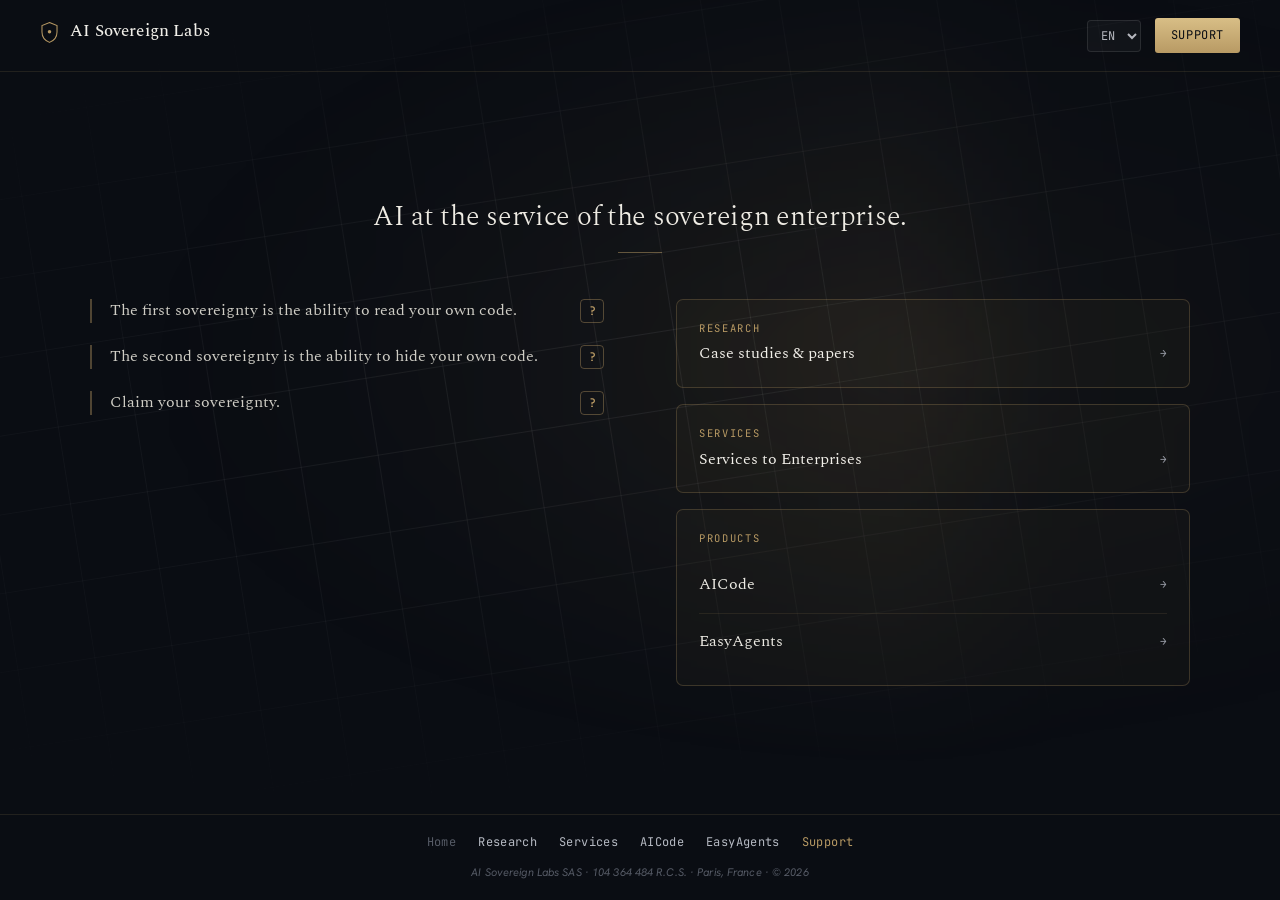
==== commit 57bd3ae5: "Add files via upload" ====
--- a/index.html
+++ b/index.html
@@ -223,8 +223,7 @@
         >
       </nav>
       <div class="legal">
-        AI Sovereign Labs SAS · Capital 30 000 € · 104 364 484 R.C.S. · Paris,
-        France · © 2026
+        AI Sovereign Labs SAS · 104 364 484 R.C.S. · Paris, France · © 2026
       </div>
     </footer>
   </body>
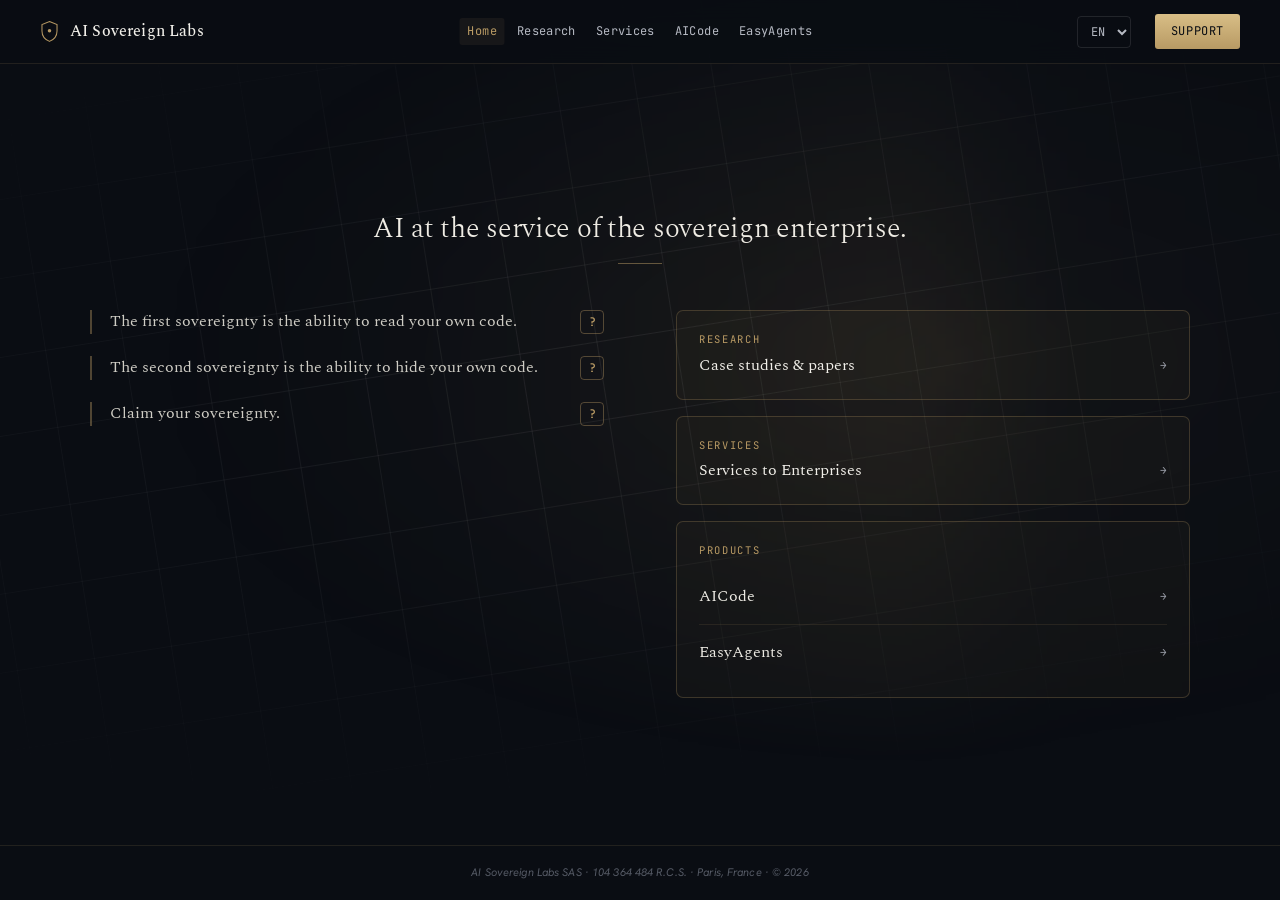
==== commit a7d9fc9a: "Add files via upload" ====
--- a/index.html
+++ b/index.html
@@ -62,38 +62,74 @@
     </div>
     <div class="bg-sheen"></div>
 
-    <!-- Top bar: brand links to the site root, language combo + direct support -->
-    <header class="topbar">
-      <h1 class="brand">
-        <a href="/" aria-label="AI Sovereign Labs home">
-          <svg viewBox="0 0 24 28" fill="none" aria-hidden="true">
-            <path
-              d="M12 1.5 21.5 5.2v8.1c0 6.3-4.1 11-9.5 13.2C6.6 24.3 2.5 19.6 2.5 13.3V5.2L12 1.5Z"
-              stroke="#b89a64"
-              stroke-width="1.3"
-            ></path>
-            <circle cx="12" cy="13" r="2.2" fill="#b89a64"></circle>
-          </svg>
-          AI Sovereign Labs
-        </a>
-      </h1>
-
-      <div class="topbar-right">
+    <!-- AICODE_SHARED_HEADER_START: generated from partials/header.html -->
+    <nav class="site-nav">
+      <a href="/" class="nav-logo" aria-label="AI Sovereign Labs home">
+        <svg viewBox="0 0 24 28" fill="none" aria-hidden="true">
+          <path
+            d="M12 1.5 21.5 5.2v8.1c0 6.3-4.1 11-9.5 13.2C6.6 24.3 2.5 19.6 2.5 13.3V5.2L12 1.5Z"
+            stroke="currentColor"
+            stroke-width="1.3"
+          ></path>
+          <circle cx="12" cy="13" r="2.2" fill="currentColor"></circle>
+        </svg>
+        <span>AI Sovereign Labs</span>
+      </a>
+
+      <div id="site-nav-panel" class="nav-panel" data-nav-panel aria-hidden="false">
         <div class="lang-switcher">
           <select onchange="switchLang(this)" aria-label="Language selection">
             <option value="en" selected>EN</option>
             <option value="fr">FR</option>
           </select>
         </div>
-        <a
-          class="btn-contact contact-link"
-          href="https://aisovereignlabs.zohodesk.eu"
-          target="_blank"
-          rel="noopener"
-          >Support</a
-        >
-      </div>
-    </header>
+        <ul class="nav-links">
+          <li><a href="/">Home</a></li>
+          <li><a href="/research/">Research</a></li>
+          <li><a href="/services/">Services</a></li>
+          <li>
+            <a href="https://ai-code.ai" target="_blank" rel="noopener">AICode</a>
+          </li>
+          <li>
+            <a href="https://easy-agents.ai" target="_blank" rel="noopener"
+              >EasyAgents</a
+            >
+          </li>
+          <li class="nav-mobile-only">
+            <a
+              href="https://aisovereignlabs.zohodesk.eu"
+              target="_blank"
+              rel="noopener"
+              >Support</a
+            >
+          </li>
+        </ul>
+      </div>
+
+      <a
+        class="btn-contact nav-cta"
+        href="https://aisovereignlabs.zohodesk.eu"
+        target="_blank"
+        rel="noopener"
+        >Support</a
+      >
+
+      <button
+        type="button"
+        class="nav-toggle"
+        data-nav-toggle
+        aria-controls="site-nav-panel"
+        aria-expanded="false"
+        aria-label="Open mobile menu"
+        data-label-open="Open mobile menu"
+        data-label-close="Close mobile menu"
+      >
+        <span class="nav-toggle-bar" aria-hidden="true"></span>
+        <span class="nav-toggle-bar" aria-hidden="true"></span>
+        <span class="nav-toggle-bar" aria-hidden="true"></span>
+      </button>
+    </nav>
+    <!-- AICODE_SHARED_HEADER_END -->
 
     <main>
       <div class="hero">
@@ -204,27 +240,12 @@
       </div>
     </main>
 
+    <!-- AICODE_SHARED_FOOTER_START: generated from partials/footer.html -->
     <footer>
-      <nav>
-        <a href="." class="disabled">Home</a>
-        <a href="./research">Research</a>
-        <a href="./services">Services</a>
-        <a href="https://ai-code.ai" target="_blank" rel="noopener">AICode</a>
-        <a href="https://easy-agents.ai" target="_blank" rel="noopener"
-          >EasyAgents</a
-        >
-        <a
-          id="contact-link"
-          class="contact-link"
-          href="https://aisovereignlabs.zohodesk.eu"
-          target="_blank"
-          rel="noopener"
-          >Support</a
-        >
-      </nav>
       <div class="legal">
         AI Sovereign Labs SAS · 104 364 484 R.C.S. · Paris, France · © 2026
       </div>
     </footer>
+    <!-- AICODE_SHARED_FOOTER_END -->
   </body>
 </html>
--- a/assets/common.css
+++ b/assets/common.css
@@ -68,7 +68,11 @@
     #000,
     transparent 78%
   );
-  mask-image: radial-gradient(ellipse 60% 62% at 50% 50%, #000, transparent 78%);
+  mask-image: radial-gradient(
+    ellipse 60% 62% at 50% 50%,
+    #000,
+    transparent 78%
+  );
 }
 
 .bg-grid > div {
@@ -108,54 +112,135 @@
   );
 }
 
-/* ========== TOP BAR ========== */
-.topbar {
-  position: relative;
-  z-index: 2;
-  flex-shrink: 0;
+/* ========== NAVIGATION ROOT ========== */
+/* The shell mirrors the AICode navigation mechanics while keeping the local
+   Sovereign Labs palette and destinations. */
+nav.site-nav {
+  position: fixed;
+  top: 0;
+  left: 0;
+  right: 0;
+  z-index: 500;
+  height: 4rem;
+  padding: 0 2.5rem;
   display: flex;
   align-items: center;
-  justify-content: space-between;
-  padding: 18px 40px;
+  gap: 1rem;
   border-bottom: 1px solid var(--line);
-}
-
-.brand {
-  margin: 0;
+  background: rgba(10, 13, 19, 0.86);
+  backdrop-filter: blur(12px);
+  -webkit-backdrop-filter: blur(12px);
+  transition: background 0.3s ease;
+}
+
+.nav-logo {
+  display: flex;
+  align-items: center;
+  gap: 0.6875rem;
+  flex: 0 0 auto;
   font-family: "Spectral", serif;
   font-weight: 500;
-  font-size: 17px;
+  font-size: 1rem;
   letter-spacing: 0.01em;
   color: #f1efe9;
 }
 
-.brand a {
-  display: inline-flex;
-  align-items: center;
-  gap: 11px;
-}
-
-.brand svg {
-  width: 19px;
-  height: 23px;
+.nav-logo svg {
+  width: 1.1875rem;
+  height: 1.4375rem;
   flex-shrink: 0;
-}
-
-.topbar-right {
+  color: var(--gold);
+}
+
+/* This wrapper stays the single source of truth for both the desktop inline
+   controls and the fullscreen mobile sheet. */
+.nav-panel {
+  margin-left: auto;
+  flex: 1 1 auto;
+  min-width: 0;
   display: flex;
   align-items: center;
-  gap: 14px;
+  justify-content: flex-end;
+  gap: 1rem;
+}
+
+/* Desktop keeps the links visually centered while mobile reuses the same nodes
+   in the sheet with a vertical order. */
+.lang-switcher {
+  order: 2;
+  flex: 0 0 auto;
+  margin-left: auto;
+  position: relative;
+  z-index: 1;
+}
+
+.nav-links {
+  order: 1;
+  position: absolute;
+  left: 50%;
+  transform: translateX(-50%);
+  min-width: max-content;
+  display: flex;
+  align-items: center;
+  gap: 0.25rem;
+  margin: 0;
+  padding: 0;
+  list-style: none;
+}
+
+.nav-links li {
+  flex: 0 0 auto;
+}
+
+/* The desktop header already exposes the support CTA as a button, so the
+   duplicate inline support link only becomes visible inside the mobile sheet. */
+.nav-mobile-only {
+  display: none;
+}
+
+.nav-links a {
+  display: block;
+  padding: 0.25rem 0.5rem;
+  font-family: "JetBrains Mono", monospace;
+  font-size: 0.75rem;
+  letter-spacing: 0.03em;
+  color: #b6bac3;
+  border-radius: 0.1875rem;
+  transition:
+    color 0.2s ease,
+    background 0.2s ease;
+}
+
+.nav-links a:hover {
+  color: var(--gold-soft);
+  background: rgba(184, 154, 100, 0.06);
+}
+
+/* The current page stays visible in the header but should not behave like a redundant link. */
+.nav-links a[aria-current="page"] {
+  color: var(--gold);
+  background: rgba(184, 154, 100, 0.08);
+  pointer-events: none;
+}
+
+.nav-cta {
+  flex: 0 0 auto;
+  margin-left: 0.5rem;
+  padding: 0.5rem 1rem;
+  font-size: 0.75rem;
+  position: relative;
+  z-index: 1;
 }
 
 /* ========== LANGUAGE SWITCHER ========== */
 .lang-switcher select {
-  background: rgba(255, 255, 255, 0.03);
-  color: #b6b8bf;
+  background: transparent;
+  color: #b6bac3;
   border: 1px solid rgba(255, 255, 255, 0.1);
-  padding: 6px 9px;
+  padding: 0.375rem 0.5625rem;
   font-family: "JetBrains Mono", monospace;
-  font-size: 12px;
-  border-radius: 4px;
+  font-size: 0.75rem;
+  border-radius: 0.25rem;
   cursor: pointer;
   transition: all 0.2s ease;
 }
@@ -173,19 +258,73 @@
 /* ========== CONTACT BUTTON ========== */
 .btn-contact {
   font-family: "JetBrains Mono", monospace;
-  font-size: 12px;
+  font-size: 0.75rem;
   letter-spacing: 0.05em;
   text-transform: uppercase;
   color: #0a0d13;
   background: linear-gradient(180deg, var(--gold-soft), var(--gold));
-  padding: 8px 16px;
-  border-radius: 3px;
+  padding: 0.5rem 1rem;
+  border-radius: 0.1875rem;
   white-space: nowrap;
   transition: filter 0.2s ease;
 }
 
 .btn-contact:hover {
   filter: brightness(1.07);
+}
+
+/* ========== MOBILE BURGER ========== */
+/* The burger exists in the DOM on every page, but CSS keeps it out of the
+   desktop flow until the wider navigation can no longer stay comfortable. */
+.nav-toggle {
+  display: none;
+  flex: 0 0 auto;
+  width: 2.625rem;
+  height: 2.625rem;
+  padding: 0;
+  flex-direction: column;
+  align-items: center;
+  justify-content: center;
+  gap: 0.25rem;
+  border: 1px solid rgba(255, 255, 255, 0.1);
+  border-radius: 0.25rem;
+  background: transparent;
+  color: var(--text);
+  cursor: pointer;
+  transition:
+    border-color 0.2s ease,
+    background 0.2s ease,
+    color 0.2s ease;
+}
+
+.nav-toggle:hover,
+.nav-toggle:focus-visible {
+  border-color: var(--gold);
+  background: rgba(184, 154, 100, 0.08);
+  color: var(--gold-soft);
+}
+
+.nav-toggle:focus-visible {
+  outline: 1px solid var(--gold);
+  outline-offset: 0.2rem;
+}
+
+.nav-toggle-bar {
+  display: block;
+  width: 1.125rem;
+  height: 0.125rem;
+  border-radius: 999px;
+  background: currentColor;
+  transition:
+    transform 0.22s ease,
+    opacity 0.18s ease,
+    background 0.18s ease;
+}
+
+/* The fullscreen sheet reuses the same DOM nodes, so the page itself must stop
+   scrolling while the sheet is open. */
+body.has-mobile-nav-open {
+  overflow: hidden;
 }
 
 /* ========== HERO ========== */
@@ -196,7 +335,7 @@
 .slogan {
   font-family: "Spectral", serif;
   font-weight: 300;
-  font-size: clamp(20px, 2.4vw, 28px);
+  font-size: clamp(1.25rem, 2.4vw, 1.75rem);
   line-height: 1.2;
   letter-spacing: -0.01em;
   color: #efece4;
@@ -204,10 +343,10 @@
 }
 
 .hero-rule {
-  width: 44px;
+  width: 2.75rem;
   height: 1px;
   background: rgba(184, 154, 100, 0.5);
-  margin: 18px auto 0;
+  margin: 1.125rem auto 0;
 }
 
 /* ========== MAIN ========== */
@@ -220,9 +359,9 @@
   flex-direction: column;
   justify-content: center;
   width: 100%;
-  max-width: 1180px;
+  max-width: 73.75rem;
   margin: 0 auto;
-  padding: 28px 40px;
+  padding: calc(4rem + 1.75rem) 2.5rem 1.75rem;
 }
 
 /* ========== FOOTER ========== */
@@ -231,66 +370,155 @@
   z-index: 2;
   flex-shrink: 0;
   border-top: 1px solid var(--line);
-  padding: 18px 40px;
+  padding: 1.125rem 2.5rem;
   text-align: center;
 }
 
-footer nav {
-  display: flex;
-  flex-wrap: wrap;
-  align-items: center;
-  gap: 8px 22px;
-  justify-content: center;
-}
-
-footer nav a {
-  font-family: "JetBrains Mono", monospace;
-  font-size: 12px;
-  letter-spacing: 0.03em;
-  color: #b6bac3;
-  transition: color 0.2s ease;
-}
-
-footer nav a:hover {
-  color: var(--gold);
-}
-
-footer nav a.disabled {
-  color: var(--text-muted);
-  pointer-events: none;
-}
-
-footer nav a.contact-link {
-  color: var(--gold);
-}
-
 .legal {
-  font-size: 11px;
+  font-size: 0.6875rem;
   font-style: italic;
   color: var(--text-muted);
-  margin-top: 12px;
   letter-spacing: 0.01em;
 }
 
 /* ========== RESPONSIVE ========== */
-@media (max-width: 760px) {
+/* This breakpoint activates the same fullscreen navigation pattern as AICode,
+   but earlier because the Sovereign Labs header carries longer labels. */
+@media (max-width: 60rem) {
+  nav.site-nav {
+    padding: 0 1.25rem;
+    gap: 0.75rem;
+  }
+
+  .nav-cta {
+    display: none;
+  }
+
+  .nav-toggle {
+    display: inline-flex;
+    margin-left: auto;
+    position: relative;
+    z-index: 2;
+  }
+
+  .nav-logo {
+    position: relative;
+    z-index: 2;
+  }
+
+  /* The shared panel becomes a fullscreen sheet under the fixed header while
+     keeping the same selector and links. */
+  .nav-panel {
+    position: fixed;
+    inset: 0;
+    z-index: 1;
+    width: 100vw;
+    min-height: 100dvh;
+    box-sizing: border-box;
+    margin-left: 0;
+    padding: calc(4rem + 1.25rem) 1.25rem
+      max(2rem, env(safe-area-inset-bottom, 0rem));
+    flex-direction: column;
+    align-items: flex-start;
+    justify-content: flex-start;
+    gap: 1.5rem;
+    overflow-y: auto;
+    background: rgba(10, 13, 19, 0.98);
+    opacity: 0;
+    visibility: hidden;
+    pointer-events: none;
+    transform: translateY(-100%);
+    transition:
+      transform 0.28s cubic-bezier(0.22, 0.61, 0.36, 1),
+      opacity 0.22s ease,
+      visibility 0s linear 0.28s;
+  }
+
+  nav.site-nav.is-mobile-nav-open .nav-panel {
+    opacity: 1;
+    visibility: visible;
+    pointer-events: auto;
+    transform: translateY(0);
+    transition:
+      transform 0.28s cubic-bezier(0.22, 0.61, 0.36, 1),
+      opacity 0.22s ease,
+      visibility 0s;
+  }
+
+  .lang-switcher {
+    order: 1;
+    width: 100%;
+  }
+
+  .lang-switcher select {
+    width: min(12rem, 100%);
+    padding: 0.72rem 2.5rem 0.72rem 0.9rem;
+    font-size: 0.92rem;
+    background: #0f1219;
+  }
+
+  .nav-links {
+    order: 2;
+    position: static;
+    left: auto;
+    transform: none;
+    width: 100%;
+    min-width: 0;
+    flex-direction: column;
+    align-items: flex-start;
+    gap: 0.35rem;
+  }
+
+  .nav-links li {
+    width: 100%;
+  }
+
+  .nav-mobile-only {
+    display: block;
+  }
+
+  .nav-links a {
+    width: 100%;
+    padding: 0.65rem 0;
+    font-size: 1.05rem;
+    border-radius: 0;
+    background: transparent;
+  }
+
+  /* The same button opens and closes the sheet by morphing into a close glyph. */
+  nav.site-nav.is-mobile-nav-open .nav-toggle {
+    border-color: var(--gold);
+    background: rgba(184, 154, 100, 0.08);
+    color: var(--gold-soft);
+  }
+
+  nav.site-nav.is-mobile-nav-open .nav-toggle-bar:nth-child(1) {
+    transform: translateY(0.375rem) rotate(45deg);
+  }
+
+  nav.site-nav.is-mobile-nav-open .nav-toggle-bar:nth-child(2) {
+    opacity: 0;
+  }
+
+  nav.site-nav.is-mobile-nav-open .nav-toggle-bar:nth-child(3) {
+    transform: translateY(-0.375rem) rotate(-45deg);
+  }
+}
+
+@media (max-width: 47.5rem) {
   body {
     height: auto;
   }
 
-  .topbar {
-    padding: 16px 20px;
-  }
-
   main {
-    padding: 26px 20px;
+    padding: calc(4rem + 1.5rem) 1.25rem 1.625rem;
   }
 
   footer {
-    padding: 18px 20px;
-  }
-
-  /* keep the grid well-placed behind the stacked hero on mobile */
+    padding: 1.125rem 1.25rem;
+  }
+
+  /* Keep the grid well placed behind the stacked content on smaller screens. */
   .bg-grid,
   .bg-sheen {
     width: 210%;
@@ -300,8 +528,8 @@
   }
 }
 
-@media (max-width: 460px) {
-  .brand {
-    font-size: 15px;
-  }
-}
+@media (max-width: 28.75rem) {
+  .nav-logo {
+    font-size: 0.9375rem;
+  }
+}
